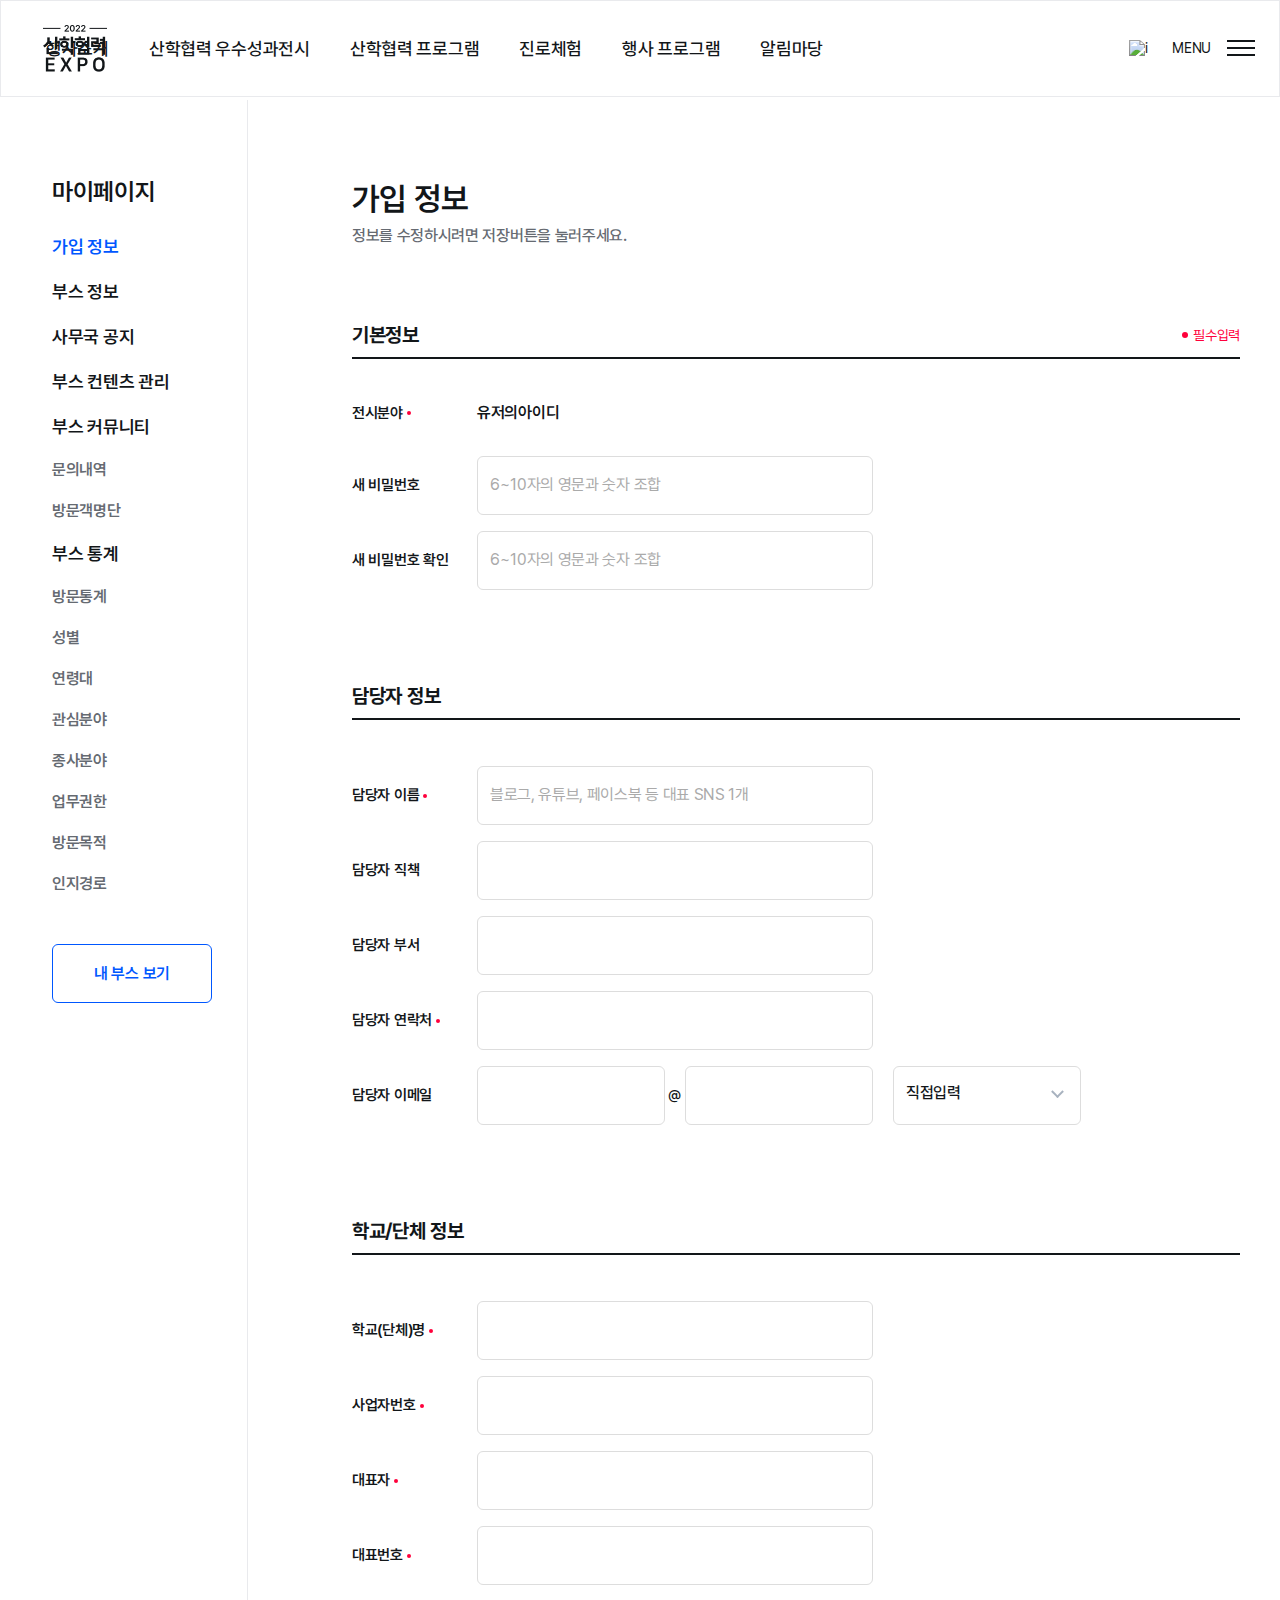
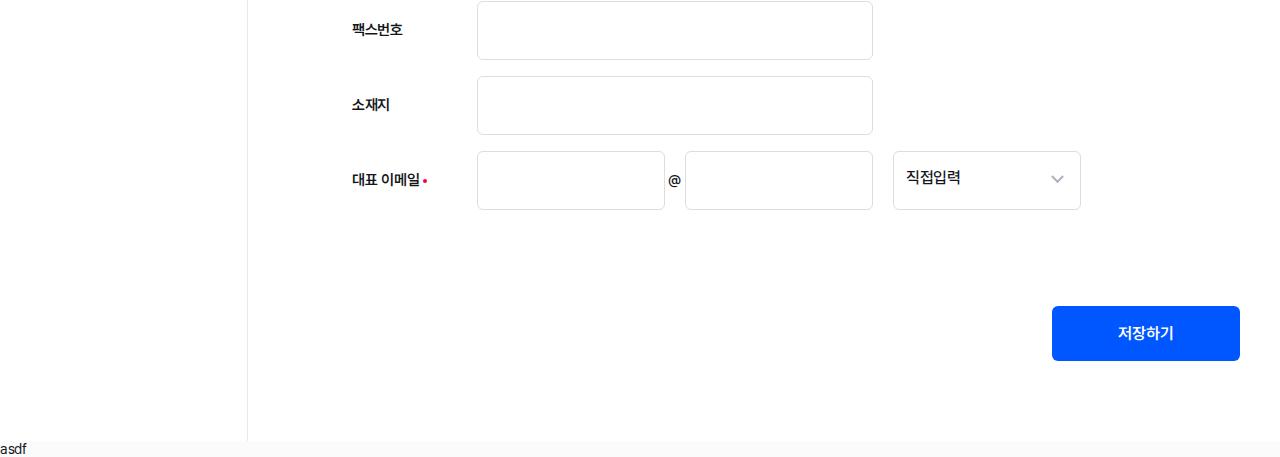
==== docs/info2.html @ dd95f662 "." ====
<!DOCTYPE html>
<html lang="en">
<head>
    <meta charset="UTF-8">
    <meta http-equiv="X-UA-Compatible" content="IE=edge">
    <meta name="viewport" content="width=device-width, initial-scale=1.0">
    <title>Document</title>
    <link rel="stylesheet" href="/css/public.css">
    <link rel="stylesheet" href="/css/info.css">
</head>
<body>
    <div id="container">
        <div id="content">
            <div class="info--container">
                <div id="infoSide" class="info--side">
                </div>
                <div class="info--wrap">
                    <div class="info--wrap-head">
                        <div class="info--wrap-title">
                            <div class="info--wrap-title-text01">가입 정보</div>
                            <div class="info--wrap-title-text02">정보를 수정하시려면 저장버튼을 눌러주세요.</div>
                        </div>
                    </div>
                    <form action="">
                        <div class="info--wrap-body">
                            <div class="info--wrap-body-row">
                                <div class="info--wrap-body-row-title">
                                    <p class="info--wrap-body-row-text01">기본정보</p>
                                    <p class="info--wrap-require"><span></span>필수입력</p>
                                </div>
                                <div class="info--wrap-body-row-content">
                                    <div class="info--wrap-body-row-inputRow no-border info--wrap-body-row-noInputRow">
                                        <p class="info--wrap-body-row-inputRow-title require">전시분야<span></span></p>
                                        <div class="input-box400 relative info--input-first inputParent">
                                            <p class="fw600">유저의아이디</p>
                                            <!-- <input class="info--wrap-body-row-inputRow-input" id="selectInput1" type="text" name="" placeholder=""> -->
                                        </div>
                                    </div>
                                    <div class="info--wrap-body-row-inputRow">
                                        <p class="info--wrap-body-row-inputRow-title">새 비밀번호<span></span></p>
                                        <div class="input-box400 relative info--input-first inputParent info--input">
                                            <input class="info--wrap-body-row-inputRow-input info--wrap-body-row-inputRow-input-relative" id="pwInput1" type="text" name="pwInput1" placeholder="6~10자의 영문과 숫자 조합"
                                            onfocus="this.placeholder=''" onblur="this.placeholder='6~10자의 영문과 숫자 조합'" >
                                        </div>
                                    </div>
                                    <div class="info--wrap-body-row-inputRow">
                                        <p class="info--wrap-body-row-inputRow-title">새 비밀번호 확인<span></span></p>
                                        <div class="input-box400 relative info--input-first inputParent info--input">
                                            <input class="info--wrap-body-row-inputRow-input info--wrap-body-row-inputRow-input-relative" id="pwInput2" type="text" name="pwInput2" placeholder="6~10자의 영문과 숫자 조합"
                                            onfocus="this.placeholder=''" onblur="this.placeholder='6~10자의 영문과 숫자 조합'" >
                                            <!-- <label for="selectInput3">전체 URL</label> -->
                                        </div>
                                    </div>
                                </div>
                            </div>
                            <div class="info--wrap-body-row">
                                <div class="info--wrap-body-row-title">
                                    <p class="info--wrap-body-row-text01">담당자 정보</p>
                                    <!-- <p class="info--wrap-require"><span></span>필수입력</p> -->
                                </div>
                                <div class="info--wrap-body-row-content">
                                    <div class="info--wrap-body-row-inputRow">
                                        <p class="info--wrap-body-row-inputRow-title require">담당자 이름<span></span></p>
                                        <div class="input-box400 relative info--input-first inputParent info--input">
                                            <input class="info--wrap-body-row-inputRow-input info--wrap-body-row-inputRow-input-relative" id="textInput1" type="text" name="textInput1" placeholder="블로그, 유튜브, 페이스북 등 대표 SNS 1개"
                                            onfocus="this.placeholder=''" onblur="this.placeholder='블로그, 유튜브, 페이스북 등 대표 SNS 1개'" >
                                            <!-- <label for="selectInput3">전체 URL</label> -->
                                        </div>
                                    </div>
                                    <div class="info--wrap-body-row-inputRow">
                                        <p class="info--wrap-body-row-inputRow-title">담당자 직책<span></span></p>
                                        <div class="input-box400 relative info--input-first inputParent info--input">
                                            <input class="info--wrap-body-row-inputRow-input info--wrap-body-row-inputRow-input-relative" id="textInput2" type="text" name="textInput2" placeholder="">
                                            <!-- <label for="selectInput3">전체 URL</label> -->
                                        </div>
                                    </div>
                                    <div class="info--wrap-body-row-inputRow">
                                        <p class="info--wrap-body-row-inputRow-title">담당자 부서<span></span></p>
                                        <div class="input-box400 relative info--input-first inputParent info--input">
                                            <input class="info--wrap-body-row-inputRow-input info--wrap-body-row-inputRow-input-relative" id="textInput3" type="text" name="textInput3" placeholder="">
                                            <!-- <label for="selectInput3">전체 URL</label> -->
                                        </div>
                                    </div>
                                    <div class="info--wrap-body-row-inputRow">
                                        <p class="info--wrap-body-row-inputRow-title require">담당자 연락처<span></span></p>
                                        <div class="input-box400 relative info--input-first inputParent info--input">
                                            <input class="info--wrap-body-row-inputRow-input info--wrap-body-row-inputRow-input-relative" id="telInput" type="text" name="telInput" placeholder="">
                                            <!-- <label for="selectInput3">전체 URL</label> -->
                                        </div>
                                    </div>
                                    <div class="info--wrap-body-row-inputRow inputParent">
                                        <p class="info--wrap-body-row-inputRow-title">담당자 이메일<span></span></p>
                                        <div class="input-box200 relative info--input-first info--input">
                                            <input class="info--wrap-body-row-inputRow-input info--wrap-body-row-inputRow-input-relative" id="emailInput1" type="text" name="emailInput1" placeholder="">
                                            <p class="info--wrap-body-row-inputRow-atMark">@</p>
                                        </div>
                                        <div class="input-box200 relative info--input-first info--input">
                                            <input class="info--wrap-body-row-inputRow-input info--wrap-body-row-inputRow-input-relative emailInput" id="emailInput2" type="text" name="emailInput2" placeholder="">
                                        </div>
                                        <div class="input-box200 relative info--input-first info--input">
                                            <input class="info--wrap-body-row-inputRow-input" id="selectEmail" type="text" name="selectEmail" placeholder="">
                                            <div class="info--wrap-body-row-inputRow-selectButton selectButton1"><p>직접입력</p><span></span></div>
                                            <div class="info--wrap-body-row-inputRow-list">
                                                <p class="info--wrap-body-row-inputRow-listItem selectType2">직접입력</p>
                                                <p class="info--wrap-body-row-inputRow-listItem selectType2">naver.com</p>
                                                <p class="info--wrap-body-row-inputRow-listItem selectType2">daum.net</p>
                                                <p class="info--wrap-body-row-inputRow-listItem selectType2">google.com</p>
                                                <p class="info--wrap-body-row-inputRow-listItem selectType2">hanmail.net</p>
                                            </div>
                                        </div>
                                    </div>
                                </div>
                            </div>
                            <div class="info--wrap-body-row">
                                <div class="info--wrap-body-row-title">
                                    <p class="info--wrap-body-row-text01">학교/단체 정보</p>
                                    <!-- <p class="info--wrap-require"><span></span>필수입력</p> -->
                                </div>
                                <div class="info--wrap-body-row-content">
                                    <div class="info--wrap-body-row-inputRow">
                                        <p class="info--wrap-body-row-inputRow-title require">학교(단체)명<span></span></p>
                                        <div class="input-box400 relative info--input-first inputParent info--input">
                                            <input class="info--wrap-body-row-inputRow-input info--wrap-body-row-inputRow-input-relative" id="textInput11" type="text" name="textInput1" placeholder="">
                                            <!-- <label for="selectInput3">전체 URL</label> -->
                                        </div>
                                    </div>
                                    <div class="info--wrap-body-row-inputRow">
                                        <p class="info--wrap-body-row-inputRow-title require">사업자번호<span></span></p>
                                        <div class="input-box400 relative info--input-first inputParent info--input">
                                            <input class="info--wrap-body-row-inputRow-input info--wrap-body-row-inputRow-input-relative" id="textInput12" type="text" name="textInput2" placeholder="">
                                            <!-- <label for="selectInput3">전체 URL</label> -->
                                        </div>
                                    </div>
                                    <div class="info--wrap-body-row-inputRow">
                                        <p class="info--wrap-body-row-inputRow-title require">대표자<span></span></p>
                                        <div class="input-box400 relative info--input-first inputParent info--input">
                                            <input class="info--wrap-body-row-inputRow-input info--wrap-body-row-inputRow-input-relative" id="textInput13" type="text" name="textInput3" placeholder="">
                                            <!-- <label for="selectInput3">전체 URL</label> -->
                                        </div>
                                    </div>
                                    <div class="info--wrap-body-row-inputRow">
                                        <p class="info--wrap-body-row-inputRow-title require">대표번호<span></span></p>
                                        <div class="input-box400 relative info--input-first inputParent info--input">
                                            <input class="info--wrap-body-row-inputRow-input info--wrap-body-row-inputRow-input-relative" id="telInput2" type="text" name="telInput" placeholder="">
                                            <!-- <label for="selectInput3">전체 URL</label> -->
                                        </div>
                                    </div>
                                    <div class="info--wrap-body-row-inputRow">
                                        <p class="info--wrap-body-row-inputRow-title">팩스번호<span></span></p>
                                        <div class="input-box400 relative info--input-first inputParent info--input">
                                            <input class="info--wrap-body-row-inputRow-input info--wrap-body-row-inputRow-input-relative" id="telInput3" type="text" name="telInput" placeholder="">
                                            <!-- <label for="selectInput3">전체 URL</label> -->
                                        </div>
                                    </div>
                                    <div class="info--wrap-body-row-inputRow">
                                        <p class="info--wrap-body-row-inputRow-title">소재지<span></span></p>
                                        <div class="input-box400 relative info--input-first inputParent info--input">
                                            <input class="info--wrap-body-row-inputRow-input info--wrap-body-row-inputRow-input-relative" id="addInput" type="text" name="telInput" placeholder="">
                                            <!-- <label for="selectInput3">전체 URL</label> -->
                                        </div>
                                    </div>
                                    <div class="info--wrap-body-row-inputRow inputParent">
                                        <p class="info--wrap-body-row-inputRow-title require">대표 이메일<span></span></p>
                                        <div class="input-box200 relative info--input-first info--input">
                                            <input class="info--wrap-body-row-inputRow-input info--wrap-body-row-inputRow-input-relative" id="emailInput11" type="text" name="emailInput1" placeholder="">
                                            <p class="info--wrap-body-row-inputRow-atMark">@</p>
                                        </div>
                                        <div class="input-box200 relative info--input-first info--input">
                                            <input class="info--wrap-body-row-inputRow-input info--wrap-body-row-inputRow-input-relative emailInput" id="emailInput12" type="text" name="emailInput2" placeholder="">
                                        </div>
                                        <div class="input-box200 relative info--input-first info--input">
                                            <input class="info--wrap-body-row-inputRow-input" id="selectEmail2" type="text" name="selectEmail2" placeholder="">
                                            <div class="info--wrap-body-row-inputRow-selectButton selectButton1"><p>직접입력</p><span></span></div>
                                            <div class="info--wrap-body-row-inputRow-list">
                                                <p class="info--wrap-body-row-inputRow-listItem selectType2">직접입력</p>
                                                <p class="info--wrap-body-row-inputRow-listItem selectType2">naver.com</p>
                                                <p class="info--wrap-body-row-inputRow-listItem selectType2">daum.net</p>
                                                <p class="info--wrap-body-row-inputRow-listItem selectType2">google.com</p>
                                                <p class="info--wrap-body-row-inputRow-listItem selectType2">hanmail.net</p>
                                            </div>
                                        </div>
                                    </div>
                                </div>
                            </div>
                            <div class="info--wrap-body-row info--wrap-body-row-submit">
                                <input class="info--wrap-body-submitButtom" type="submit" value="저장하기">
                            </div>
                        </div>
                    </form>
                </div>
            </div>
        </div>
    </div>
    <div id="header"></div>
    <div id="footer"></div>
    <script src="/js/jquery.js"></script>
    <script src="/js/public.js"></script>
    <script src="/js/infoSide.js"></script><!-- info 페이지에 모두 삽입합니다. #infoSide 요소에 .info--side-wrap 요소를 불러옵니다 -->
    <script src="/js/info.js"></script>
</body>
</html>
---- css/public.css ----
@font-face {
  font-family: 'Pretendard';
  font-weight: 900;
  font-display: swap;
  src: local("Pretendard Black"), url("/font/woff2/Pretendard-Black.woff2") format("woff2"), url("/font/woff/Pretendard-Black.woff") format("woff"), url("/font/otf/Pretendard-Black.otf") format("otf");
}

@font-face {
  font-family: 'Pretendard';
  font-weight: 800;
  font-display: swap;
  src: local("Pretendard ExtraBold"), url("/font/woff2/Pretendard-ExtraBold.woff2") format("woff2"), url("/font/woff/Pretendard-ExtraBold.woff") format("woff"), url("/font/otf/Pretendard-ExtraBold.otf") format("otf");
}

@font-face {
  font-family: 'Pretendard';
  font-weight: 700;
  font-display: swap;
  src: local("Pretendard Bold"), url("/font/woff2/Pretendard-Bold.woff2") format("woff2"), url("/font/woff/Pretendard-Bold.woff") format("woff"), url("/font/otf/Pretendard-Bold.otf") format("otf");
}

@font-face {
  font-family: 'Pretendard';
  font-weight: 600;
  font-display: swap;
  src: local("Pretendard SemiBold"), url("/font/woff2/Pretendard-SemiBold.woff2") format("woff2"), url("/font/woff/Pretendard-SemiBold.woff") format("woff"), url("/font/otf/Pretendard-SemiBold.otf") format("otf");
}

@font-face {
  font-family: 'Pretendard';
  font-weight: 500;
  font-display: swap;
  src: local("Pretendard Medium"), url("/font/woff2/Pretendard-Medium.woff2") format("woff2"), url("/font/woff/Pretendard-Medium.woff") format("woff"), url("/font/otf/Pretendard-Medium.otf") format("otf");
}

@font-face {
  font-family: 'Pretendard';
  font-weight: 400;
  font-display: swap;
  src: local("Pretendard Regular"), url("/font/woff2/Pretendard-Regular.woff2") format("woff2"), url("/font/woff/Pretendard-Regular.woff") format("woff"), url("/font/otf/Pretendard-Regular.otf") format("otf");
}

@font-face {
  font-family: 'Pretendard';
  font-weight: 300;
  font-display: swap;
  src: local("Pretendard Light"), url("/font/woff2/Pretendard-Light.woff2") format("woff2"), url("/font/woff/Pretendard-Light.woff") format("woff"), url("/font/otf/Pretendard-Light.otf") format("otf");
}

@font-face {
  font-family: 'Pretendard';
  font-weight: 200;
  font-display: swap;
  src: local("Pretendard ExtraLight"), url("/font/woff2/Pretendard-ExtraLight.woff2") format("woff2"), url("/font/woff/Pretendard-ExtraLight.woff") format("woff"), url("/font/otf/Pretendard-ExtraLight.otf") format("otf");
}

@font-face {
  font-family: 'Pretendard';
  font-weight: 100;
  font-display: swap;
  src: local("Pretendard Thin"), url("/font/woff2/Pretendard-Thin.woff2") format("woff2"), url("/font/woff/Pretendard-Thin.woff") format("woff"), url("/font/otf/Pretendard-Thin.otf") format("otf");
}

body {
  font-family: 'Pretendard';
  color: #121619;
  font-size: 14px;
  letter-spacing: -0.02em;
}

input {
  font-family: 'Pretendard';
}

input::-webkit-input-placeholder {
  letter-spacing: -0.02em;
}

input:-ms-input-placeholder {
  letter-spacing: -0.02em;
}

input::-ms-input-placeholder {
  letter-spacing: -0.02em;
}

input::placeholder {
  letter-spacing: -0.02em;
}

* {
  margin: 0;
  padding: 0;
  -webkit-box-sizing: border-box;
          box-sizing: border-box;
}

li {
  list-style: none;
}

a, a:visited {
  color: inherit;
  text-decoration: none;
  word-break: keep-all;
}

p {
  line-height: 1;
  word-break: keep-all;
}

.relative {
  position: relative;
}

.fw600 {
  font-weight: 600;
}

.fontSize01 {
  font-size: 32px;
}

.fontSize02 {
  font-size: 18px;
}

.public--wrap {
  padding: 0 40px;
}

@media all and (max-width: 480px) {
  .public--wrap {
    padding: 0 20px;
  }
}

#header {
  position: fixed;
  top: 0;
  left: 0;
  width: 100%;
}

.header--wrap {
  padding: 24px;
  background-color: #fff;
  display: -webkit-box;
  display: -ms-flexbox;
  display: flex;
  -webkit-box-pack: justify;
      -ms-flex-pack: justify;
          justify-content: space-between;
  border: 1px solid #E9EAED;
}

.header--logo {
  padding: 0 18px;
  display: -webkit-box;
  display: -ms-flexbox;
  display: flex;
  -webkit-box-align: center;
      -ms-flex-align: center;
          align-items: center;
  -webkit-box-pack: center;
      -ms-flex-pack: center;
          justify-content: center;
}

.header--logo img {
  width: 64px;
}

.header--content {
  display: -webkit-box;
  display: -ms-flexbox;
  display: flex;
  -webkit-box-pack: justify;
      -ms-flex-pack: justify;
          justify-content: space-between;
}

.header--menu {
  font-size: 18px;
  font-weight: 500;
  display: -webkit-box;
  display: -ms-flexbox;
  display: flex;
  -webkit-box-align: center;
      -ms-flex-align: center;
          align-items: center;
  position: absolute;
  top: 50%;
  left: 50%;
  -webkit-transform: translate(-50%, -50%);
          transform: translate(-50%, -50%);
  width: 100%;
  max-width: 1228px;
}

.header--menu a {
  padding: 20px;
}

.header--info {
  display: -webkit-box;
  display: -ms-flexbox;
  display: flex;
  -webkit-box-align: center;
      -ms-flex-align: center;
          align-items: center;
  font-size: 14px;
  font-weight: 400;
}

.header--member {
  margin-right: 24px;
}

.header--ham {
  display: -webkit-box;
  display: -ms-flexbox;
  display: flex;
  -webkit-box-align: center;
      -ms-flex-align: center;
          align-items: center;
}

.header--ham-text {
  margin-right: 16px;
}

.header--ham-button {
  width: 28px;
  height: 16px;
  position: relative;
}

.header--ham-button span {
  width: 100%;
  height: 2px;
  display: block;
  position: absolute;
  background-color: #121619;
  left: 0;
}

.header--ham-button span:nth-child(2) {
  top: 50%;
  -webkit-transform: translate(0, -50%);
          transform: translate(0, -50%);
}

.header--ham-button span:nth-child(3) {
  top: 100%;
  -webkit-transform: translate(0, -100%);
          transform: translate(0, -100%);
}

.footer--wrap {
  background-color: #fbfbfb;
}
/*# sourceMappingURL=public.css.map */
---- css/info.css ----
input {
  outline: none;
  border: unset;
  background-color: unset;
}

.info--container {
  margin-top: 100px;
  margin-left: auto;
  margin-right: auto;
  width: 100%;
  max-width: 1308px;
  display: -webkit-box;
  display: -ms-flexbox;
  display: flex;
  padding: 0 40px;
}

.info--wrap {
  width: 100%;
  max-width: 1020px;
  margin: auto;
  padding: 80px 0;
  padding-left: 104px;
}

.info--side {
  width: 100%;
  max-width: 208px;
  padding: 80px 12px;
  border-right: 1px solid #E9EAED;
}

.info--side a {
  display: block;
}

.info--side-text1 {
  font-size: 24px;
  font-weight: 600;
  margin-bottom: 20px;
}

.info--side-text2 {
  font-size: 18px;
  font-weight: 600;
}

.info--side-text3 {
  font-size: 16px;
  font-weight: 600;
}

a.info--side-text2 {
  padding: 12px 0;
  color: #121619;
}

a.info--side-text3 {
  padding: 11px 0;
  color: #656A71;
}

a.info--side-last-button {
  color: #0057FF;
  border: 1px solid #0057FF;
  padding: 19px 0;
  text-align: center;
  border-radius: 6px;
  font-size: 16px;
  font-weight: 600;
  max-width: 160px;
  width: 100%;
  margin-top: 40px;
}

.info--side .now {
  color: #0057FF;
}

.info--wrap-title-text01 {
  font-size: 32px;
  letter-spacing: -0.02em;
  font-weight: 600;
}

.info--wrap-title-text02 {
  font-size: 16px;
  letter-spacing: -0.02em;
  color: #656A71;
  margin-top: 0.5em;
  font-weight: 500;
}

.info--wrap-head {
  display: -webkit-box;
  display: -ms-flexbox;
  display: flex;
  -webkit-box-pack: justify;
      -ms-flex-pack: justify;
          justify-content: space-between;
}

.info--wrap-etc {
  position: relative;
}

.info--wrap-etc img {
  width: 60px;
  height: 60px;
}

.info--wrap-etc .info--deny {
  color: #FF003B;
  font-size: 16px;
  text-align: center;
  font-weight: 500;
}

.info--wrap-etc .info--permission {
  color: #0057FF;
  font-size: 16px;
  text-align: center;
  font-weight: 500;
}

.info--deny {
  display: none;
}

.info--permission {
  display: block;
}

.if-deny {
  color: #656A71;
  font-size: 14px;
  letter-spacing: -0.02em;
  background-color: whitesmoke;
  border-radius: 6px;
  padding: 12px 26px;
  position: absolute;
  left: -26px;
  width: 312px;
  text-align: center;
  -webkit-transform: translate(-100%, -50%);
          transform: translate(-100%, -50%);
  top: 60%;
  display: none;
}

.info--wrap-require {
  color: #FF003B;
  font-size: 14px;
  letter-spacing: -0.02em;
  display: -webkit-box;
  display: -ms-flexbox;
  display: flex;
  -webkit-box-align: center;
      -ms-flex-align: center;
          align-items: center;
}

.info--wrap-require span {
  display: block;
  width: 6px;
  height: 6px;
  border-radius: 50%;
  background-color: #FF003B;
  margin-right: 5px;
}

.info--wrap-body {
  padding-top: 80px;
}

.info--wrap-body-row-title {
  display: -webkit-box;
  display: -ms-flexbox;
  display: flex;
  width: 100%;
  -webkit-box-pack: justify;
      -ms-flex-pack: justify;
          justify-content: space-between;
  padding-bottom: 12px;
  border-bottom: 2px solid #121619;
}

.info--wrap-body-row-text01 {
  font-size: 20px;
  font-weight: 700;
}

.info--wrap-body-row-content {
  padding-top: 46px;
  padding-bottom: 80px;
}

.info--wrap-body-row-inputRow {
  width: 100%;
  display: -webkit-box;
  display: -ms-flexbox;
  display: flex;
  margin-bottom: 16px;
  font-size: 16px;
}

.info--wrap-body-row-noInputRow {
  margin-bottom: 35px;
}

.info--wrap-body-row-inputRow-atMark {
  position: absolute;
  top: 50%;
  right: 0;
  -webkit-transform: translate(100%, -50%);
          transform: translate(100%, -50%);
  padding: 0 4px;
  font-size: 15px;
  color: #121619;
  font-weight: 500;
}

.info--wrap-body-row-inputRow-title {
  display: -webkit-box;
  display: -ms-flexbox;
  display: flex;
  -webkit-box-align: center;
      -ms-flex-align: center;
          align-items: center;
  font-size: 15px;
  min-width: 125px;
  font-weight: 600;
}

.info--wrap-body-row-inputRow-title.require span {
  width: 4px;
  height: 4px;
  display: block;
  margin-left: 4px;
  border-radius: 50%;
  background-color: #FF003B;
}

.info--wrap-body-row-inputRow-title.upper {
  -webkit-box-align: start;
      -ms-flex-align: start;
          align-items: flex-start;
  margin-top: 12px;
}

.info--wrap-body-row-inputRow-title.upper span {
  margin-top: 4px;
}

.info--wrap-body-row-inputRow-input {
  position: absolute;
  width: 100%;
  height: 100%;
  opacity: 0;
}

.info--wrap-body-row-inputRow-input-relative {
  position: relative;
  opacity: 1;
  padding: 18px 12px 20px;
  font-size: 16px;
  color: #121619;
}

.info--wrap-body-row-inputRow input::-webkit-input-placeholder {
  color: #aaaaaa;
}

.info--wrap-body-row-inputRow input:-ms-input-placeholder {
  color: #aaaaaa;
}

.info--wrap-body-row-inputRow input::-ms-input-placeholder {
  color: #aaaaaa;
}

.info--wrap-body-row-inputRow input::placeholder {
  color: #aaaaaa;
}

.info--wrap-body-row-inputRow textarea {
  border: 0px solid #000;
  outline: none;
  resize: none;
  border-radius: 6px;
  font-family: 'Pretendard';
  height: 156px;
}

.info--wrap-body-row-inputRow textarea:focus {
  border: 0px solid #000;
  outline: none;
}

.info--wrap-body-row-inputRow textarea::-webkit-input-placeholder {
  color: #aaaaaa;
}

.info--wrap-body-row-inputRow textarea:-ms-input-placeholder {
  color: #aaaaaa;
}

.info--wrap-body-row-inputRow textarea::-ms-input-placeholder {
  color: #aaaaaa;
}

.info--wrap-body-row-inputRow textarea::placeholder {
  color: #aaaaaa;
}

.info--wrap-body-row-inputRow-selectButton {
  display: -webkit-box;
  display: -ms-flexbox;
  display: flex;
  -webkit-box-pack: justify;
      -ms-flex-pack: justify;
          justify-content: space-between;
  padding: 18px 12px 20px;
  position: relative;
  cursor: pointer;
  font-weight: 500;
}

.info--wrap-body-row-inputRow-selectButton span {
  width: 9px;
  height: 9px;
  border: solid #A8B2bF;
  border-width: 0 2px 2px 0;
  position: absolute;
  top: 50%;
  right: 18px;
  -webkit-transform: translate(0, -75%) rotate(45deg);
          transform: translate(0, -75%) rotate(45deg);
}

.info--wrap-body-row-inputRow-list {
  position: absolute;
  border: 1px solid #dddddd;
  width: calc(100% + 2px);
  left: -1px;
  border-radius: 6px;
  background-color: #fff;
  top: -1px;
  z-index: 55;
}

.info--wrap-body-row-inputRow-list {
  display: none;
}

.info--wrap-body-row-inputRow-list.show {
  display: block;
}

.info--wrap-body-row-inputRow-listItem {
  padding: 18px 12px;
  font-weight: 500;
  border-radius: 6px;
  line-height: 1.2;
}

.info--wrap-body-row-inputRow-listItem:hover {
  background-color: #efefef;
}

.info--wrap-body-row-inputRow-fileUploadButton {
  padding: 17px 0;
  position: relative;
  display: block;
  text-align: center;
  cursor: pointer;
  border: 1px solid #0057FF;
  color: #0057FF;
  border-radius: 6px;
}

.info--wrap-body-row-inputRow-exp {
  font-size: 12px;
  color: #656A71;
}

.info--input {
  border: 1px solid #dddddd;
  border-radius: 6px;
}

.input-box100 {
  max-width: 100px;
}

.input-box200 {
  max-width: 188px;
}

.input-box300 {
  max-width: 292px;
}

.input-box400 {
  max-width: 396px;
}

.input-box700 {
  max-width: 708px;
}

.input-box700 {
  width: 100%;
}

.info--input-first {
  width: calc(100% - 10px);
  margin-right: 20px;
}

.input--wrap-body-row-inputRow-filePath {
  display: -webkit-box;
  display: -ms-flexbox;
  display: flex;
  -webkit-box-align: center;
      -ms-flex-align: center;
          align-items: center;
  height: 100%;
  padding: 18px 12px 20px;
  color: #656A71;
}

.info--wrap-body-row-submit {
  display: -webkit-box;
  display: -ms-flexbox;
  display: flex;
  -webkit-box-pack: end;
      -ms-flex-pack: end;
          justify-content: flex-end;
}

.info--wrap-body-submitButtom {
  font-size: 16px;
  color: #fff;
  background-color: #0057FF;
  width: 188px;
  text-align: center;
  padding: 18px 0;
  border-radius: 6px;
  cursor: pointer;
  font-weight: 600;
}

.no-border {
  border: unset;
}
/*# sourceMappingURL=info.css.map */
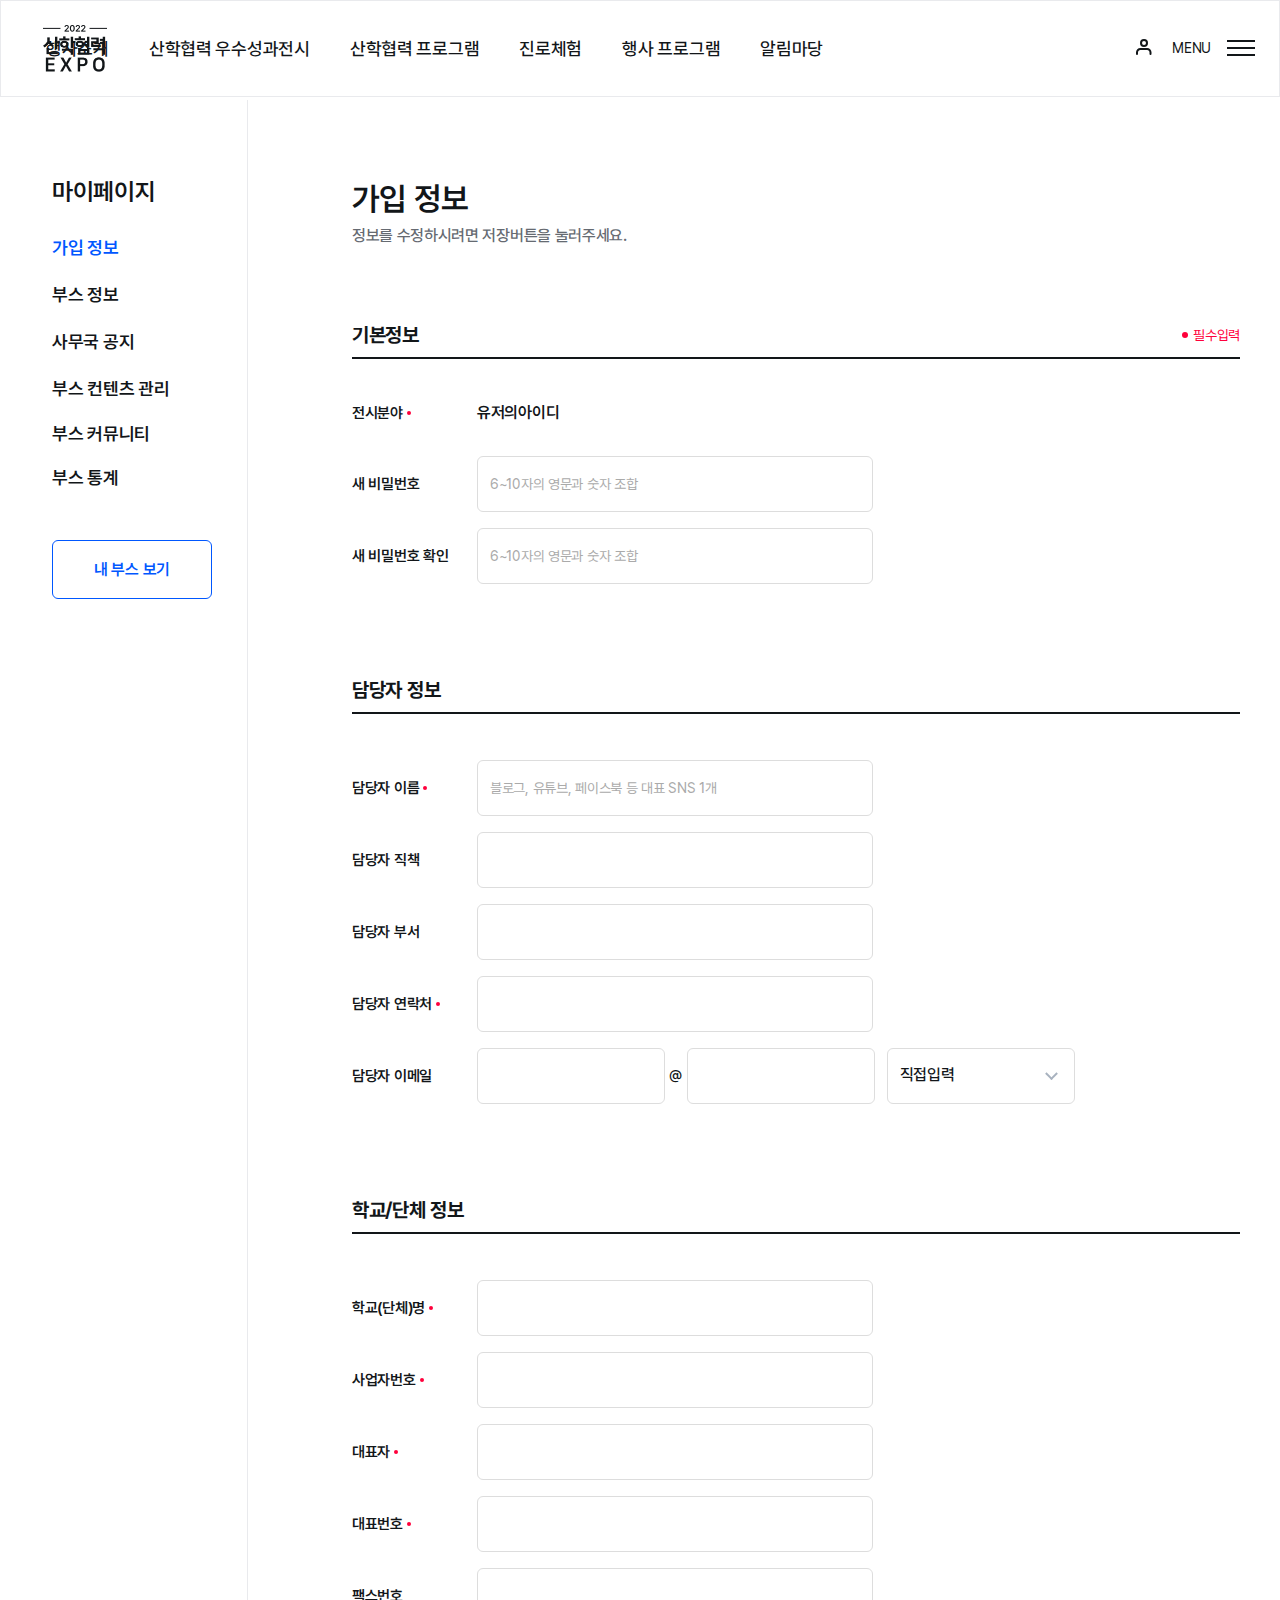
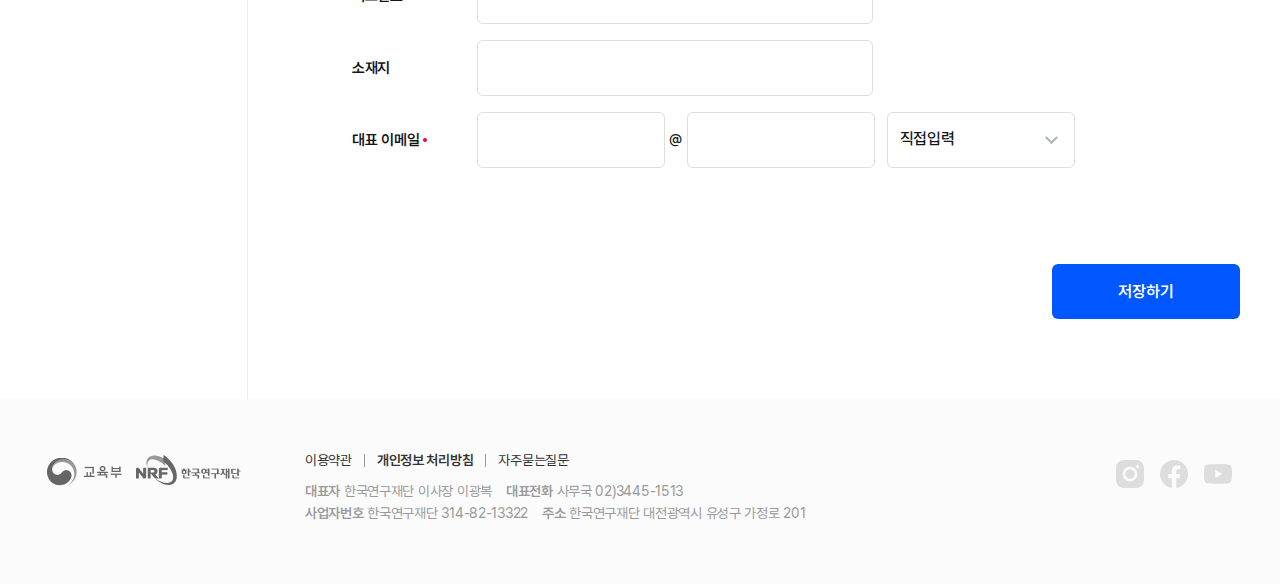
==== commit 84af8315: "." ====
--- a/docs/info2.html
+++ b/docs/info2.html
@@ -92,8 +92,8 @@
                                         <p class="info--wrap-body-row-inputRow-title">담당자 이메일<span></span></p>
                                         <div class="input-box200 relative info--input-first info--input">
                                             <input class="info--wrap-body-row-inputRow-input info--wrap-body-row-inputRow-input-relative" id="emailInput1" type="text" name="emailInput1" placeholder="">
-                                            <p class="info--wrap-body-row-inputRow-atMark">@</p>
-                                        </div>
+                                        </div>
+                                        <p class="info--wrap-body-row-inputRow-atMark">@</p>
                                         <div class="input-box200 relative info--input-first info--input">
                                             <input class="info--wrap-body-row-inputRow-input info--wrap-body-row-inputRow-input-relative emailInput" id="emailInput2" type="text" name="emailInput2" placeholder="">
                                         </div>
@@ -163,8 +163,8 @@
                                         <p class="info--wrap-body-row-inputRow-title require">대표 이메일<span></span></p>
                                         <div class="input-box200 relative info--input-first info--input">
                                             <input class="info--wrap-body-row-inputRow-input info--wrap-body-row-inputRow-input-relative" id="emailInput11" type="text" name="emailInput1" placeholder="">
-                                            <p class="info--wrap-body-row-inputRow-atMark">@</p>
-                                        </div>
+                                        </div>
+                                        <p class="info--wrap-body-row-inputRow-atMark">@</p>
                                         <div class="input-box200 relative info--input-first info--input">
                                             <input class="info--wrap-body-row-inputRow-input info--wrap-body-row-inputRow-input-relative emailInput" id="emailInput12" type="text" name="emailInput2" placeholder="">
                                         </div>
--- a/css/public.css
+++ b/css/public.css
@@ -68,22 +68,30 @@
   letter-spacing: -0.02em;
 }
 
-input {
-  font-family: 'Pretendard';
-}
-
+textarea, input {
+  font-family: 'Pretendard';
+}
+
+textarea {
+  resize: none;
+}
+
+textarea::-webkit-input-placeholder,
 input::-webkit-input-placeholder {
   letter-spacing: -0.02em;
 }
 
+textarea:-ms-input-placeholder,
 input:-ms-input-placeholder {
   letter-spacing: -0.02em;
 }
 
+textarea::-ms-input-placeholder,
 input::-ms-input-placeholder {
   letter-spacing: -0.02em;
 }
 
+textarea::placeholder,
 input::placeholder {
   letter-spacing: -0.02em;
 }
@@ -114,6 +122,10 @@
   position: relative;
 }
 
+.opac0 {
+  opacity: 0;
+}
+
 .fw600 {
   font-weight: 600;
 }
@@ -179,6 +191,7 @@
   -webkit-box-pack: justify;
       -ms-flex-pack: justify;
           justify-content: space-between;
+  position: relative;
 }
 
 .header--menu {
@@ -203,6 +216,10 @@
   padding: 20px;
 }
 
+#memberIcon {
+  border: unset;
+}
+
 .header--info {
   display: -webkit-box;
   display: -ms-flexbox;
@@ -215,7 +232,12 @@
 }
 
 .header--member {
-  margin-right: 24px;
+  margin-right: 12px;
+}
+
+.header--member svg {
+  width: 32px;
+  height: 32px;
 }
 
 .header--ham {
@@ -258,7 +280,112 @@
           transform: translate(0, -100%);
 }
 
+#footer {
+  background-color: #fbfbfb;
+}
+
 .footer--wrap {
-  background-color: #fbfbfb;
+  padding: 53px 0 55px;
+  width: 100%;
+  max-width: 1308px;
+  margin: auto;
+}
+
+.footer--box1 {
+  min-width: 208px;
+  width: 208px;
+  display: -webkit-box;
+  display: -ms-flexbox;
+  display: flex;
+  -webkit-box-pack: justify;
+      -ms-flex-pack: justify;
+          justify-content: space-between;
+}
+
+.footer--box1 img {
+  display: block;
+}
+
+.footer--box1 img:nth-child(1) {
+  width: 88px;
+  height: 40px;
+}
+
+.footer--box1 img:nth-child(2) {
+  width: 120px;
+  height: 40px;
+}
+
+.footer--wrap1 {
+  display: -webkit-box;
+  display: -ms-flexbox;
+  display: flex;
+}
+
+.footer--box2 {
+  display: -webkit-box;
+  display: -ms-flexbox;
+  display: flex;
+  -webkit-box-pack: justify;
+      -ms-flex-pack: justify;
+          justify-content: space-between;
+  width: 100%;
+  padding-left: 57px;
+}
+
+.footer--links {
+  display: -webkit-box;
+  display: -ms-flexbox;
+  display: flex;
+  -webkit-box-align: center;
+      -ms-flex-align: center;
+          align-items: center;
+  margin-bottom: 16px;
+}
+
+.footer--links a {
+  display: block;
+  color: #333333;
+}
+
+.footer--links a.bold {
+  font-weight: 600;
+}
+
+.footer--links span {
+  display: block;
+  width: 1px;
+  height: 13px;
+  background-color: #999999;
+  margin: 0 12px;
+}
+
+.footer--info {
+  color: #999999;
+  display: -webkit-box;
+  display: -ms-flexbox;
+  display: flex;
+  max-width: 520px;
+  -ms-flex-wrap: wrap;
+      flex-wrap: wrap;
+}
+
+.footer--info p {
+  margin-bottom: 0.6em;
+  margin-right: 1em;
+}
+
+.footer--info b {
+  font-weight: 600;
+}
+
+.footer--box2-sns {
+  display: -webkit-box;
+  display: -ms-flexbox;
+  display: flex;
+}
+
+.footer--box2-sns a {
+  display: block;
 }
 /*# sourceMappingURL=public.css.map */--- a/css/info.css
+++ b/css/info.css
@@ -17,10 +17,10 @@
 }
 
 .info--wrap {
-  width: 100%;
+  width: calc(100% - 208px);
   max-width: 1020px;
-  margin: auto;
-  padding: 80px 0;
+  margin: 0 auto;
+  padding: 67px 0 80px;
   padding-left: 104px;
 }
 
@@ -35,6 +35,10 @@
   display: block;
 }
 
+.info--side-tab1 p {
+  cursor: pointer;
+}
+
 .info--side-text1 {
   font-size: 24px;
   font-weight: 600;
@@ -52,11 +56,21 @@
 }
 
 a.info--side-text2 {
-  padding: 12px 0;
+  padding: 13px 0;
   color: #121619;
 }
 
+p.info--side-text2 {
+  padding: 13px 0;
+  color: #121619;
+}
+
 a.info--side-text3 {
+  padding: 11px 0;
+  color: #656A71;
+}
+
+p.info--side-text3 {
   padding: 11px 0;
   color: #656A71;
 }
@@ -74,14 +88,49 @@
   margin-top: 40px;
 }
 
+p.info--side-last-button {
+  color: #0057FF;
+  border: 1px solid #0057FF;
+  padding: 19px 0;
+  text-align: center;
+  border-radius: 6px;
+  font-size: 16px;
+  font-weight: 600;
+  max-width: 160px;
+  width: 100%;
+  margin-top: 40px;
+}
+
 .info--side .now {
   color: #0057FF;
+}
+
+.info--side-tab2 {
+  display: none;
+}
+
+.info--side-tab2.open {
+  display: block;
+}
+
+.info--wrap-title {
+  display: -webkit-box;
+  display: -ms-flexbox;
+  display: flex;
+  -webkit-box-orient: vertical;
+  -webkit-box-direction: normal;
+      -ms-flex-direction: column;
+          flex-direction: column;
+  -webkit-box-pack: end;
+      -ms-flex-pack: end;
+          justify-content: flex-end;
 }
 
 .info--wrap-title-text01 {
   font-size: 32px;
   letter-spacing: -0.02em;
   font-weight: 600;
+  margin-top: 13px;
 }
 
 .info--wrap-title-text02 {
@@ -210,15 +259,17 @@
 }
 
 .info--wrap-body-row-inputRow-atMark {
-  position: absolute;
-  top: 50%;
-  right: 0;
-  -webkit-transform: translate(100%, -50%);
-          transform: translate(100%, -50%);
   padding: 0 4px;
   font-size: 15px;
   color: #121619;
   font-weight: 500;
+  display: -webkit-box;
+  display: -ms-flexbox;
+  display: flex;
+  -webkit-box-align: center;
+      -ms-flex-align: center;
+          align-items: center;
+  margin-left: -12px;
 }
 
 .info--wrap-body-row-inputRow-title {
@@ -263,8 +314,8 @@
 .info--wrap-body-row-inputRow-input-relative {
   position: relative;
   opacity: 1;
-  padding: 18px 12px 20px;
-  font-size: 16px;
+  padding: 19px 12px;
+  font-size: 14px;
   color: #121619;
 }
 
@@ -285,7 +336,7 @@
 }
 
 .info--wrap-body-row-inputRow textarea {
-  border: 0px solid #000;
+  border: 0px solid #121619;
   outline: none;
   resize: none;
   border-radius: 6px;
@@ -294,7 +345,7 @@
 }
 
 .info--wrap-body-row-inputRow textarea:focus {
-  border: 0px solid #000;
+  border: 0px solid #121619;
   outline: none;
 }
 
@@ -375,9 +426,10 @@
   display: block;
   text-align: center;
   cursor: pointer;
-  border: 1px solid #0057FF;
-  color: #0057FF;
-  border-radius: 6px;
+  border: 1px solid #121619;
+  color: #fff;
+  border-radius: 6px;
+  background-color: #121619;
 }
 
 .info--wrap-body-row-inputRow-exp {
@@ -416,7 +468,7 @@
 
 .info--input-first {
   width: calc(100% - 10px);
-  margin-right: 20px;
+  margin-right: 12px;
 }
 
 .input--wrap-body-row-inputRow-filePath {
@@ -455,4 +507,692 @@
 .no-border {
   border: unset;
 }
+
+@media all and (max-width: 1024px) {
+  .info--container {
+    -webkit-box-orient: vertical;
+    -webkit-box-direction: normal;
+        -ms-flex-direction: column;
+            flex-direction: column;
+    padding: 0;
+  }
+  .info--side {
+    max-width: unset;
+    padding-top: 0;
+  }
+  .info--wrap {
+    padding-left: 40px;
+  }
+}
+
+.info--wrap-etc-search {
+  display: -webkit-box;
+  display: -ms-flexbox;
+  display: flex;
+  -webkit-box-align: end;
+      -ms-flex-align: end;
+          align-items: flex-end;
+}
+
+.info--search-input {
+  width: 292px;
+  border-bottom: 2px solid #121619;
+  padding: 16px 12px;
+  font-size: 16px;
+}
+
+.info--search-input::-webkit-input-placeholder {
+  color: #aaaaaa;
+}
+
+.info--search-input:-ms-input-placeholder {
+  color: #aaaaaa;
+}
+
+.info--search-input::-ms-input-placeholder {
+  color: #aaaaaa;
+}
+
+.info--search-input::placeholder {
+  color: #aaaaaa;
+}
+
+.info--searchIcon {
+  width: 52px;
+  height: 52px;
+  display: block;
+  position: absolute;
+  top: 50%;
+  right: 0;
+  -webkit-transform: translate(0, -50%);
+          transform: translate(0, -50%);
+  cursor: pointer;
+}
+
+.info--searchIcon span {
+  display: block;
+  position: absolute;
+}
+
+.info--searchIcon span:nth-child(1) {
+  width: 17px;
+  height: 17px;
+  border: 2px solid #121619;
+  border-radius: 50%;
+  top: 50%;
+  left: 50%;
+  -webkit-transform: translate(-50%, -50%);
+          transform: translate(-50%, -50%);
+}
+
+.info--searchIcon span:nth-child(2) {
+  width: 2px;
+  height: 5px;
+  bottom: 50%;
+  right: 50%;
+  -webkit-transform: rotate(-45deg) translate(-3px, 14px);
+          transform: rotate(-45deg) translate(-3px, 14px);
+  background-color: #121619;
+}
+
+.info--wrap-body2 {
+  padding-top: 103px;
+  overflow: hidden;
+}
+
+.info--wrap-body2-boardListItem {
+  padding: 16px 0;
+  display: -webkit-box;
+  display: -ms-flexbox;
+  display: flex;
+  -webkit-box-pack: justify;
+      -ms-flex-pack: justify;
+          justify-content: space-between;
+  border-bottom: 1px solid #dddddd;
+}
+
+.info--wrap-body2-text01 {
+  font-size: 20px;
+  font-weight: 600;
+  padding-bottom: 12px;
+  border-bottom: 2px solid #121619;
+}
+
+.info--wrap-body2-text02 {
+  font-size: 16px;
+  margin-bottom: 0.5em;
+  margin-top: 10px;
+  font-weight: 500;
+}
+
+.info--wrap-body2-text03 {
+  font-size: 14px;
+  color: #959aa0;
+  font-weight: 400;
+}
+
+.info--wrap-body2-box2 {
+  display: -webkit-box;
+  display: -ms-flexbox;
+  display: flex;
+  -webkit-box-align: center;
+      -ms-flex-align: center;
+          align-items: center;
+}
+
+.info--wrap-body2-box2-arrowBox {
+  width: 60px;
+  height: 60px;
+  display: -webkit-box;
+  display: -ms-flexbox;
+  display: flex;
+  -webkit-box-align: center;
+      -ms-flex-align: center;
+          align-items: center;
+  -webkit-box-pack: center;
+      -ms-flex-pack: center;
+          justify-content: center;
+}
+
+.info--wrap-body2-box2 .right-arrow {
+  width: 9px;
+  height: 9px;
+  display: block;
+  border: solid #121619;
+  border-width: 0 1px 1px 0;
+  -webkit-transform: rotate(-45deg);
+          transform: rotate(-45deg);
+}
+
+.info--wrap-body2-reply {
+  margin-left: 28px;
+}
+
+.info--wrap-body2-reply-button {
+  width: 72px;
+  display: -webkit-box;
+  display: -ms-flexbox;
+  display: flex;
+  -webkit-box-pack: center;
+      -ms-flex-pack: center;
+          justify-content: center;
+  -webkit-box-align: center;
+      -ms-flex-align: center;
+          align-items: center;
+  text-align: center;
+  border-radius: 50px;
+  border-width: 1px;
+  border-style: solid;
+  padding: 8px 0;
+}
+
+.info--wrap-body2-reply-true {
+  color: #0057FF;
+  border-color: #0057FF;
+}
+
+.info--wrap-body2-reply-false {
+  color: #959aa0;
+  border-color: #959aa0;
+}
+
+.info--wrap-body2-id {
+  display: -webkit-box;
+  display: -ms-flexbox;
+  display: flex;
+  -webkit-box-align: center;
+      -ms-flex-align: center;
+          align-items: center;
+  font-size: 13px;
+  font-weight: 500;
+}
+
+.info--wrap-body2-id span {
+  display: block;
+  margin: 0 4px;
+  height: 12px;
+  width: 1px;
+  background-color: #A8B2bF;
+}
+
+.info--wrap-body2-boardIndex {
+  display: -webkit-box;
+  display: -ms-flexbox;
+  display: flex;
+  -webkit-box-pack: center;
+      -ms-flex-pack: center;
+          justify-content: center;
+  margin-top: 48px;
+}
+
+.info--wrap-body2-board-numbers {
+  display: -webkit-box;
+  display: -ms-flexbox;
+  display: flex;
+  -webkit-box-pack: center;
+      -ms-flex-pack: center;
+          justify-content: center;
+  margin: 0 20px;
+  -webkit-box-align: center;
+      -ms-flex-align: center;
+          align-items: center;
+}
+
+.info--wrap-body2-board-numbers a {
+  font-size: 16px;
+  color: #959aa0;
+  display: -webkit-box;
+  display: -ms-flexbox;
+  display: flex;
+  -webkit-box-align: center;
+      -ms-flex-align: center;
+          align-items: center;
+  text-align: center;
+  -webkit-box-pack: center;
+      -ms-flex-pack: center;
+          justify-content: center;
+  width: 28px;
+  height: 28px;
+  font-weight: 500;
+}
+
+.info--wrap-body2-board-numbers a:not(:first-child) {
+  margin-left: 4px;
+}
+
+.info--wrap-body2-board-numbers a.now {
+  border-radius: 50%;
+  background-color: #0057FF;
+  color: #fff;
+}
+
+.info--wrap-body2-board-indexRight,
+.info--wrap-body2-board-indexLeft {
+  display: -webkit-box;
+  display: -ms-flexbox;
+  display: flex;
+}
+
+.info--wrap-body2-boardToStart,
+.info--wrap-body2-boardToEnd,
+.info--wrap-body2-boardToPrev,
+.info--wrap-body2-boardToNext {
+  width: 32px;
+  height: 32px;
+  display: -webkit-box;
+  display: -ms-flexbox;
+  display: flex;
+  position: relative;
+}
+
+.info--wrap-body2-board-indexRight span,
+.info--wrap-body2-board-indexLeft span {
+  width: 8px;
+  height: 8px;
+  display: block;
+  border: solid #dddddd;
+  border-width: 0 1px 1px 0;
+  position: absolute;
+  top: 50%;
+  left: 50%;
+}
+
+.info--wrap-body2-board-indexRight .active span,
+.info--wrap-body2-board-indexLeft .active span {
+  border: solid #656A71;
+  border-width: 0 1px 1px 0;
+}
+
+.info--wrap-body2-boardToPrev span {
+  -webkit-transform: translate(-50%, -50%) rotate(135deg);
+          transform: translate(-50%, -50%) rotate(135deg);
+}
+
+.info--wrap-body2-boardToStart span:nth-child(1) {
+  -webkit-transform: translate(calc(-50% - 1px), -50%) rotate(135deg);
+          transform: translate(calc(-50% - 1px), -50%) rotate(135deg);
+}
+
+.info--wrap-body2-boardToStart span:nth-child(2) {
+  -webkit-transform: translate(calc(-50% + 6px), -50%) rotate(135deg);
+          transform: translate(calc(-50% + 6px), -50%) rotate(135deg);
+}
+
+.info--wrap-body2-boardToNext span {
+  -webkit-transform: translate(-50%, -50%) rotate(-45deg);
+          transform: translate(-50%, -50%) rotate(-45deg);
+}
+
+.info--wrap-body2-boardToEnd span:nth-child(1) {
+  -webkit-transform: translate(calc(-50% - 6px), -50%) rotate(-45deg);
+          transform: translate(calc(-50% - 6px), -50%) rotate(-45deg);
+}
+
+.info--wrap-body2-boardToEnd span:nth-child(2) {
+  -webkit-transform: translate(calc(-50% + 1px), -50%) rotate(-45deg);
+          transform: translate(calc(-50% + 1px), -50%) rotate(-45deg);
+}
+
+.info--wrap-body2a-head {
+  display: -webkit-box;
+  display: -ms-flexbox;
+  display: flex;
+  -webkit-box-pack: justify;
+      -ms-flex-pack: justify;
+          justify-content: space-between;
+  padding: 16px 0;
+  border-bottom: 1px solid #dddddd;
+}
+
+.info--wrap-body2-arrowRight {
+  width: 60px;
+  height: 60px;
+  display: -webkit-box;
+  display: -ms-flexbox;
+  display: flex;
+  -webkit-box-align: center;
+      -ms-flex-align: center;
+          align-items: center;
+  -webkit-box-pack: center;
+      -ms-flex-pack: center;
+          justify-content: center;
+}
+
+.info--wrap-body2-arrowRight span {
+  width: 9px;
+  height: 9px;
+  display: block;
+  border: solid #121619;
+  border-width: 0 1px 1px 0;
+  -webkit-transform: rotate(-45deg);
+          transform: rotate(-45deg);
+}
+
+.info--wrap-body2a-body {
+  border-bottom: 1px solid #dddddd;
+}
+
+.info--wrap-body2a-body {
+  padding: 24px 0 40px;
+  border-bottom: 1p solid #dddddd;
+}
+
+.info--wrap-body2a-main {
+  line-height: 1.5;
+  font-size: 16px;
+  font-weight: 400;
+}
+
+.info--wrap-body2a-download {
+  margin-top: 72px;
+  display: -webkit-box;
+  display: -ms-flexbox;
+  display: flex;
+  width: 100%;
+  -ms-flex-wrap: wrap;
+      flex-wrap: wrap;
+}
+
+.info--wrap-body2a-download a {
+  width: 220px;
+  height: 56px;
+  padding: 0 12px;
+  display: -webkit-box;
+  display: -ms-flexbox;
+  display: flex;
+  -webkit-box-align: center;
+      -ms-flex-align: center;
+          align-items: center;
+  -webkit-box-pack: justify;
+      -ms-flex-pack: justify;
+          justify-content: space-between;
+  font-size: 14px;
+  font-weight: 500;
+  border-radius: 6px;
+  border: 1px solid #cccccc;
+}
+
+.info--wrap-body2a-download a:not(:first-child) {
+  margin-left: 20px;
+}
+
+.info--wrap-body2a-download svg {
+  width: 13px;
+  height: 12px;
+}
+
+.info--wrap-body2a-download-icon {
+  width: 32px;
+  height: 32px;
+  display: -webkit-box;
+  display: -ms-flexbox;
+  display: flex;
+  -webkit-box-pack: center;
+      -ms-flex-pack: center;
+          justify-content: center;
+  -webkit-box-align: center;
+      -ms-flex-align: center;
+          align-items: center;
+}
+
+.info--wrap-body2a-reply {
+  background-color: #f7f7f7;
+  border-radius: 6px;
+  padding: 35px 24px 35px 38px;
+  margin-top: 40px;
+}
+
+.info--wrap-body2a-reply-head {
+  display: -webkit-box;
+  display: -ms-flexbox;
+  display: flex;
+  -webkit-box-pack: justify;
+      -ms-flex-pack: justify;
+          justify-content: space-between;
+  -webkit-box-align: center;
+      -ms-flex-align: center;
+          align-items: center;
+}
+
+.info--wrap-body2a-reply-head-box1 {
+  display: -webkit-box;
+  display: -ms-flexbox;
+  display: flex;
+  -webkit-box-align: end;
+      -ms-flex-align: end;
+          align-items: flex-end;
+}
+
+.info--wrap-body2a-reply-head-box1-text1 {
+  margin-right: 12px;
+  font-size: 16px;
+  font-weight: 800;
+}
+
+.info--wrap-body2a-reply-head-box1-text2 {
+  color: #959aa0;
+  font-size: 14px;
+}
+
+.info--wrap-body2a-reply-head-box2 {
+  display: -webkit-box;
+  display: -ms-flexbox;
+  display: flex;
+  -webkit-box-align: center;
+      -ms-flex-align: center;
+          align-items: center;
+  color: #959aa0;
+}
+
+.info--wrap-body2a-reply-head-box2 span {
+  width: 1px;
+  height: 16px;
+  background-color: #959aa0;
+  display: -webkit-box;
+  display: -ms-flexbox;
+  display: flex;
+  margin: 0 4px;
+}
+
+.info--wrap-body2a-reply-body p {
+  line-height: 1.5;
+  font-size: 16px;
+  margin-top: 20px;
+  font-weight: 400;
+}
+
+.info--wrap-body2a-foot {
+  margin-top: 40px;
+}
+
+.info--wrap-body2a-foot-buttonWrap {
+  display: -webkit-box;
+  display: -ms-flexbox;
+  display: flex;
+  -webkit-box-pack: end;
+      -ms-flex-pack: end;
+          justify-content: flex-end;
+}
+
+.info--wrap-body2a-foot-button {
+  display: -webkit-box;
+  display: -ms-flexbox;
+  display: flex;
+  font-size: 16px;
+  text-align: center;
+  -webkit-box-align: center;
+      -ms-flex-align: center;
+          align-items: center;
+  -webkit-box-pack: center;
+      -ms-flex-pack: center;
+          justify-content: center;
+  padding: 19px 0;
+  border-radius: 6px;
+  line-height: 1;
+}
+
+.info--wrap-body2a-foot-button:not(:first-child) {
+  margin-left: 20px;
+}
+
+.info--wrap-body2a-foot-button01 {
+  background-color: #fff !important;
+  border: 1px solid #0057FF !important;
+  color: #0057FF !important;
+}
+
+.info--wrap-body2a-foot-button02 {
+  background-color: #0057FF !important;
+  border: 1px solid #0057FF !important;
+  color: #fff !important;
+}
+
+.info--wrap-body2a-foot-button03 {
+  background-color: #fff !important;
+  border: 1px solid #dddddd !important;
+  color: #656A71 !important;
+}
+
+.info--wrap-body2a-foot-buttonLarge {
+  width: 188px;
+}
+
+.info--wrap-body2a-foot-buttonSmall {
+  width: 84px;
+}
+
+.info--wrap-body2a-foot-form textarea {
+  border: 1px solid #dddddd;
+  width: 100%;
+  border-radius: 6px;
+  padding: 20px;
+  font-size: 16px;
+  height: 172px;
+}
+
+.info--wrap-body2a-foot-form textarea:focus {
+  border: 1px solid #dddddd;
+  outline-color: #dddddd;
+}
+
+.info--wrap-body2a-foot-form textarea::-webkit-input-placeholder {
+  color: #aaaaaa;
+}
+
+.info--wrap-body2a-foot-form textarea:-ms-input-placeholder {
+  color: #aaaaaa;
+}
+
+.info--wrap-body2a-foot-form textarea::-ms-input-placeholder {
+  color: #aaaaaa;
+}
+
+.info--wrap-body2a-foot-form textarea::placeholder {
+  color: #aaaaaa;
+}
+
+.info--wrap-body2a--foot-form-buttonWrap {
+  display: -webkit-box;
+  display: -ms-flexbox;
+  display: flex;
+  -webkit-box-pack: end;
+      -ms-flex-pack: end;
+          justify-content: flex-end;
+  margin-top: 20px;
+}
+
+.info--wrap-body2a--foot-form-buttonWrap button {
+  border: 1px solid #dddddd;
+  color: #656A71;
+  background-color: #fff;
+}
+
+.info--wrap-body2-table {
+  width: 100%;
+  overflow-x: scroll;
+}
+
+.info--wrap-body2-table::-webkit-scrollbar-thumb {
+  background-color: #dddddd;
+  border-radius: 6px;
+}
+
+.info--wrap-body2-table::-webkit-scrollbar {
+  background-color: #fff;
+  height: 8px;
+}
+
+.info--wrap-body2-tableWrap {
+  min-width: 800px;
+}
+
+.info--wrap-body2-table-class {
+  border-bottom: 2px solid #121619;
+  padding: 17px 0;
+}
+
+.info--wrap-body2-table-class,
+.info--wrap-body2-table-row {
+  display: -webkit-box;
+  display: -ms-flexbox;
+  display: flex;
+  -webkit-box-pack: justify;
+      -ms-flex-pack: justify;
+          justify-content: space-between;
+}
+
+.info--wrap-body2-table-row {
+  display: -webkit-box;
+  display: -ms-flexbox;
+  display: flex;
+  -webkit-box-pack: justify;
+      -ms-flex-pack: justify;
+          justify-content: space-between;
+  padding: 23px 0;
+  border-bottom: 1px solid #dddddd;
+}
+
+.info--wrap-body2-table-row p {
+  font-size: 14px;
+}
+
+.info--wrap-body2-table-class p {
+  font-size: 16px;
+  font-weight: 600;
+}
+
+.info--wrap-body2-table-class p,
+.info--wrap-body2-table-row p {
+  text-align: center;
+}
+
+.info--wrap-body2-table-class p:nth-child(1),
+.info--wrap-body2-table-row p:nth-child(1) {
+  width: 110px;
+}
+
+.info--wrap-body2-table-class p:nth-child(2),
+.info--wrap-body2-table-row p:nth-child(2) {
+  width: 140px;
+}
+
+.info--wrap-body2-table-class p:nth-child(3),
+.info--wrap-body2-table-row p:nth-child(3) {
+  width: 122px;
+}
+
+.info--wrap-body2-table-class p:nth-child(4),
+.info--wrap-body2-table-row p:nth-child(4) {
+  width: 130px;
+}
+
+.info--wrap-body2-table-class p:nth-child(5),
+.info--wrap-body2-table-row p:nth-child(5) {
+  width: 100px;
+}
+
+.info--wrap-body2-table-class p:nth-child(6),
+.info--wrap-body2-table-row p:nth-child(6) {
+  width: 200px;
+}
 /*# sourceMappingURL=info.css.map */